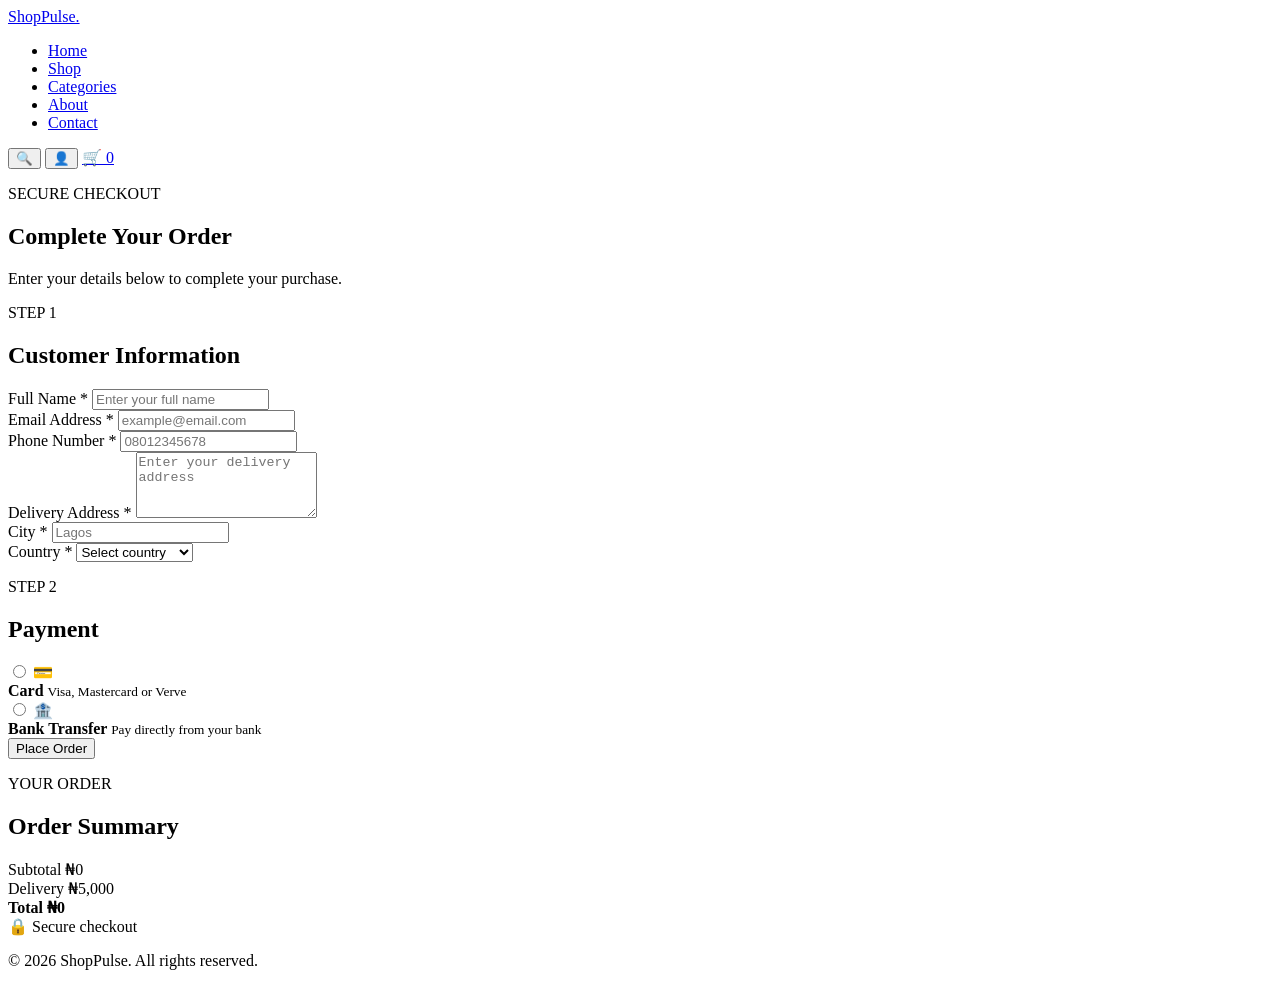
==== pages/checkout.html @ b15d5247 "feat: create product catalog UI" ====
<!DOCTYPE html>
<html lang="en">

<head>

    <meta charset="UTF-8">

    <meta
        name="viewport"
        content="width=device-width, initial-scale=1.0"
    >

    <title>ShopPulse | Checkout</title>

    <link
        rel="stylesheet"
        href="../css/style.css"
    >

    <link
        rel="stylesheet"
        href="../css/checkout.css"
    >

</head>


<body>


    <!-- ================= HEADER ================= -->

    <header class="site-header">

        <nav class="navbar">

            <a
                href="../index.html"
                class="logo"
            >
                ShopPulse.
            </a>


            <ul class="nav-links">

                <li>
                    <a href="../index.html">
                        Home
                    </a>
                </li>

                <li>
                    <a href="shop.html">
                        Shop
                    </a>
                </li>

                <li>
                    <a href="shop.html#categories">
                        Categories
                    </a>
                </li>

                <li>
                    <a href="#">
                        About
                    </a>
                </li>

                <li>
                    <a href="#">
                        Contact
                    </a>
                </li>

            </ul>


            <div class="nav-actions">

                <button
                    class="icon-button"
                    aria-label="Search"
                >
                    🔍
                </button>


                <button
                    class="icon-button"
                    aria-label="Account"
                >
                    👤
                </button>


                <a
                    href="shop.html"
                    class="cart-icon"
                >

                    🛒

                    <span
                        class="cart-count"
                        id="cart-count"
                    >
                        0
                    </span>

                </a>

            </div>

        </nav>

    </header>


    <!-- ================= CHECKOUT ================= -->

    <main class="checkout-page">


        <!-- CHECKOUT HEADING -->

        <section class="checkout-heading">

            <p class="section-label">
                SECURE CHECKOUT
            </p>

            <h1>
                Complete Your Order
            </h1>

            <p>
                Enter your details below to complete your purchase.
            </p>

        </section>


        <!-- ================= CHECKOUT CONTENT ================= -->

        <section class="checkout-container">


            <!-- ========================================= -->
            <!-- CUSTOMER INFORMATION -->
            <!-- ========================================= -->

            <div class="checkout-form-container">

                <div class="form-heading">

                    <p class="section-label">
                        STEP 1
                    </p>

                    <h2>
                        Customer Information
                    </h2>

                </div>


                <form
                    id="checkout-form"
                    novalidate
                >


                    <!-- FULL NAME -->

                    <div class="form-group">

                        <label for="full-name">
                            Full Name
                            <span>*</span>
                        </label>

                        <input
                            type="text"
                            id="full-name"
                            name="fullName"
                            placeholder="Enter your full name"
                            autocomplete="name"
                            required
                        >

                        <small
                            class="error-message"
                            id="name-error"
                        >
                        </small>

                    </div>


                    <!-- EMAIL -->

                    <div class="form-group">

                        <label for="email">
                            Email Address
                            <span>*</span>
                        </label>

                        <input
                            type="email"
                            id="email"
                            name="email"
                            placeholder="example@email.com"
                            autocomplete="email"
                            required
                        >

                        <small
                            class="error-message"
                            id="email-error"
                        >
                        </small>

                    </div>


                    <!-- PHONE -->

                    <div class="form-group">

                        <label for="phone">
                            Phone Number
                            <span>*</span>
                        </label>

                        <input
                            type="tel"
                            id="phone"
                            name="phone"
                            placeholder="08012345678"
                            autocomplete="tel"
                            required
                        >

                        <small
                            class="error-message"
                            id="phone-error"
                        >
                        </small>

                    </div>


                    <!-- ADDRESS -->

                    <div class="form-group">

                        <label for="address">
                            Delivery Address
                            <span>*</span>
                        </label>

                        <textarea
                            id="address"
                            name="address"
                            placeholder="Enter your delivery address"
                            rows="4"
                            autocomplete="street-address"
                            required
                        ></textarea>

                        <small
                            class="error-message"
                            id="address-error"
                        >
                        </small>

                    </div>


                    <!-- CITY -->

                    <div class="form-row">

                        <div class="form-group">

                            <label for="city">
                                City
                                <span>*</span>
                            </label>

                            <input
                                type="text"
                                id="city"
                                name="city"
                                placeholder="Lagos"
                                required
                            >

                            <small
                                class="error-message"
                                id="city-error"
                            >
                            </small>

                        </div>


                        <!-- COUNTRY -->

                        <div class="form-group">

                            <label for="country">
                                Country
                                <span>*</span>
                            </label>

                            <select
                                id="country"
                                name="country"
                                required
                            >

                                <option value="">
                                    Select country
                                </option>

                                <option value="Nigeria">
                                    Nigeria
                                </option>

                                <option value="Ghana">
                                    Ghana
                                </option>

                                <option value="Kenya">
                                    Kenya
                                </option>

                                <option value="South Africa">
                                    South Africa
                                </option>

                                <option value="United Kingdom">
                                    United Kingdom
                                </option>

                                <option value="United States">
                                    United States
                                </option>

                            </select>

                            <small
                                class="error-message"
                                id="country-error"
                            >
                            </small>

                        </div>

                    </div>


                    <!-- PAYMENT -->

                    <div class="payment-section">

                        <div class="form-heading">

                            <p class="section-label">
                                STEP 2
                            </p>

                            <h2>
                                Payment
                            </h2>

                        </div>


                        <div class="payment-options">


                            <label class="payment-option">

                                <input
                                    type="radio"
                                    name="payment"
                                    value="card"
                                    required
                                >

                                <span>
                                    💳
                                </span>

                                <div>

                                    <strong>
                                        Card
                                    </strong>

                                    <small>
                                        Visa, Mastercard or Verve
                                    </small>

                                </div>

                            </label>


                            <label class="payment-option">

                                <input
                                    type="radio"
                                    name="payment"
                                    value="transfer"
                                >

                                <span>
                                    🏦
                                </span>

                                <div>

                                    <strong>
                                        Bank Transfer
                                    </strong>

                                    <small>
                                        Pay directly from your bank
                                    </small>

                                </div>

                            </label>

                        </div>

                    </div>


                    <!-- PLACE ORDER -->

                    <button
                        type="submit"
                        class="place-order-button"
                    >
                        Place Order
                    </button>


                </form>

            </div>


            <!-- ========================================= -->
            <!-- ORDER SUMMARY -->
            <!-- ========================================= -->

            <aside class="order-summary">

                <div class="summary-heading">

                    <p class="section-label">
                        YOUR ORDER
                    </p>

                    <h2>
                        Order Summary
                    </h2>

                </div>


                <!-- JAVASCRIPT INSERTS ORDER ITEMS -->

                <div
                    class="checkout-items"
                    id="checkout-items"
                >
                </div>


                <div class="summary-calculations">

                    <div class="summary-row">

                        <span>
                            Subtotal
                        </span>

                        <span id="checkout-subtotal">
                            ₦0
                        </span>

                    </div>


                    <div class="summary-row">

                        <span>
                            Delivery
                        </span>

                        <span id="checkout-delivery">
                            ₦5,000
                        </span>

                    </div>


                    <div class="summary-divider">
                    </div>


                    <div class="summary-row total-row">

                        <strong>
                            Total
                        </strong>

                        <strong id="checkout-total">
                            ₦0
                        </strong>

                    </div>

                </div>


                <div class="secure-checkout">

                    🔒

                    <span>
                        Secure checkout
                    </span>

                </div>

            </aside>

        </section>

    </main>


    <!-- ================================================= -->
    <!-- VALIDATION ERROR MODAL -->
    <!-- ================================================= -->

    <div
        class="modal-overlay"
        id="error-modal"
        hidden
    >

        <div
            class="validation-modal error-modal"
            role="alertdialog"
            aria-modal="true"
        >

            <button
                class="modal-close"
                id="close-error-modal"
                aria-label="Close error message"
            >
                ×
            </button>


            <div class="modal-icon">
                ⚠️
            </div>


            <h2>
                Invalid Information
            </h2>


            <p id="error-modal-message">
                Please check your information
                and try again.
            </p>


            <button
                type="button"
                class="modal-button"
                id="error-modal-button"
            >
                OK
            </button>

        </div>

    </div>


    <!-- ================================================= -->
    <!-- SUCCESS MODAL -->
    <!-- ================================================= -->

    <div
        class="modal-overlay"
        id="success-modal"
        hidden
    >

        <div
            class="validation-modal success-modal"
            role="dialog"
            aria-modal="true"
        >

            <div class="modal-icon">
                ✓
            </div>


            <h2>
                Order Successful!
            </h2>


            <p>
                Your order has been successfully
                placed.
            </p>


            <p class="order-number">
                Order #ShopPulse-2026
            </p>


            <a
                href="../index.html"
                class="modal-button"
            >
                Continue Shopping
            </a>

        </div>

    </div>


    <!-- ================= FOOTER ================= -->

    <footer class="site-footer">

        <div class="footer-bottom">

            <p>
                © 2026 ShopPulse. All rights reserved.
            </p>

        </div>

    </footer>


    <!-- ================= JAVASCRIPT ================= -->

    <script src="../js/products.js"></script>
    <script src="../js/cart.js"></script>
    <script src="../js/checkout.js"></script>

</body>

</html>
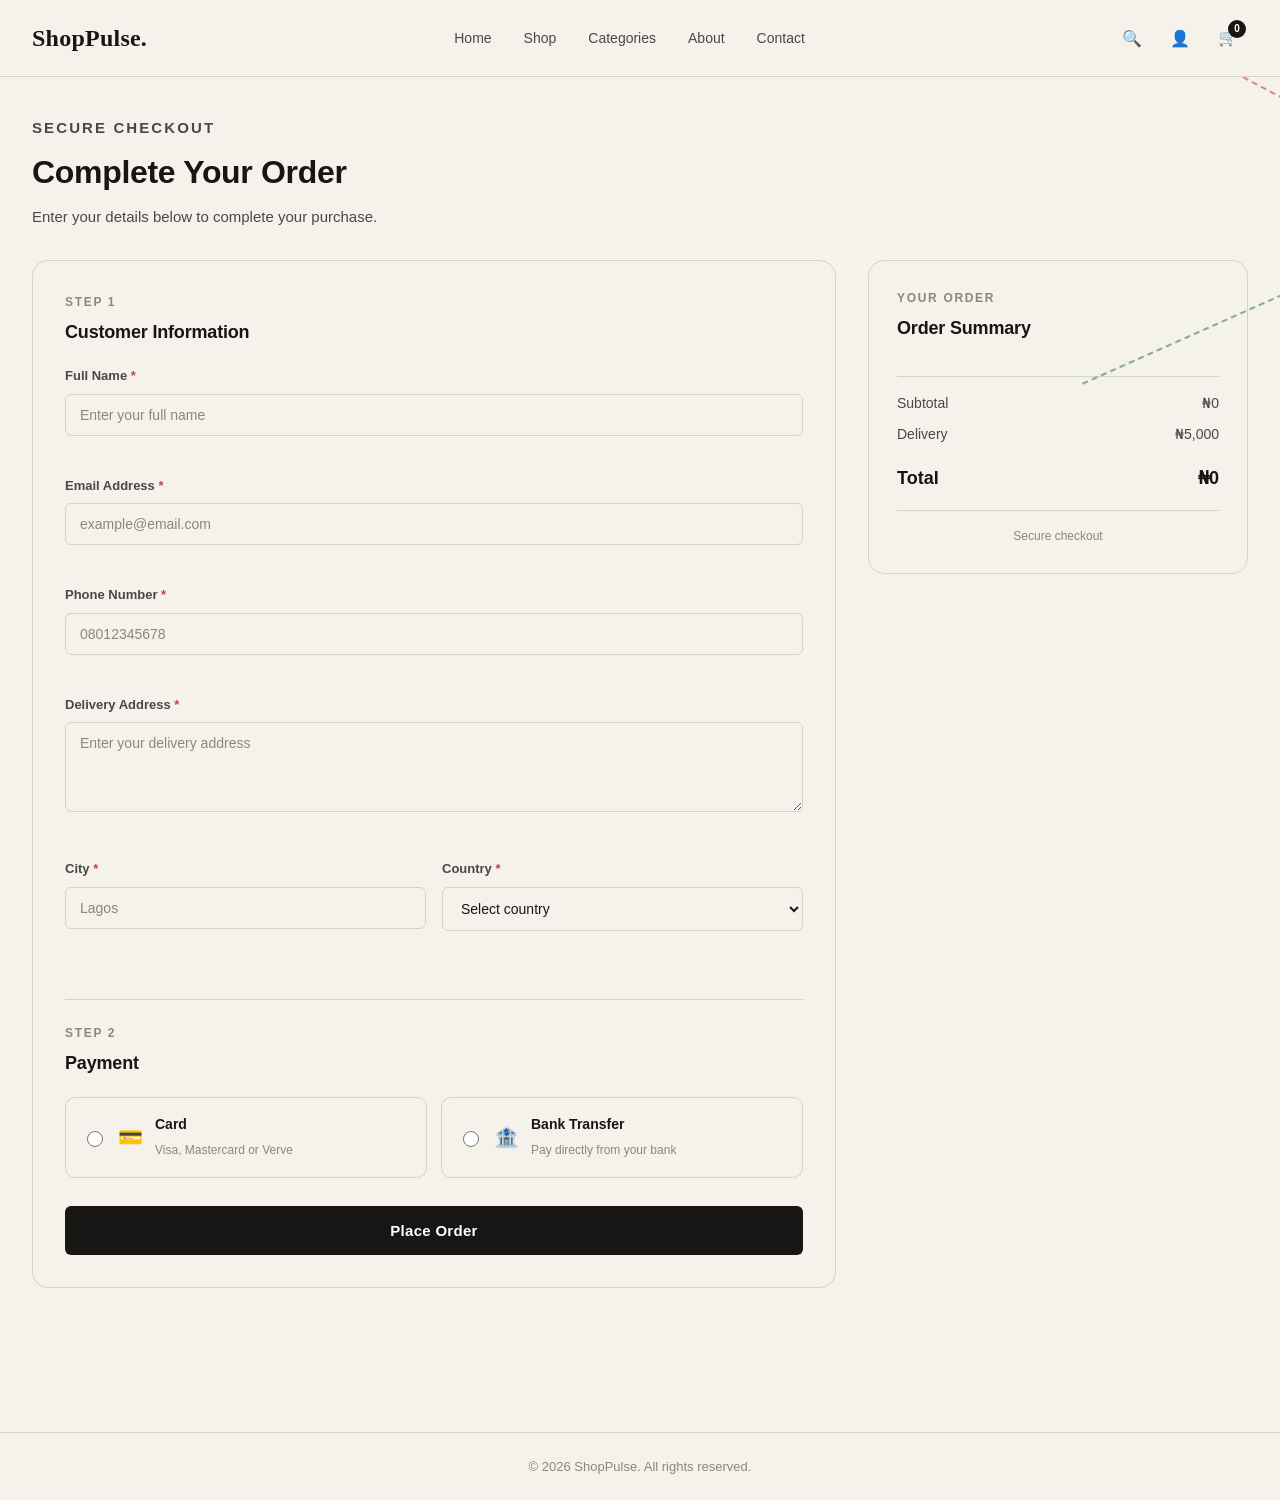
==== commit 6472a1ed: "Fix checkout.js to match updated cart.js structure and function names" ====
--- a/pages/checkout.html
+++ b/pages/checkout.html
@@ -535,7 +535,7 @@
 
                 <div class="secure-checkout">
 
-                    🔒
+                    
 
                     <span>
                         Secure checkout
--- a/css/style.css
+++ b/css/style.css
@@ -0,0 +1,707 @@
+/* =====================================================
+   ShopPulse — shared base styles
+   Used by every page (header, footer, buttons, tokens)
+===================================================== */
+
+*,
+*::before,
+*::after {
+    box-sizing: border-box;
+}
+
+:root {
+    /* -------- colour -------- */
+    --color-bg: #f5f2ec;
+    --color-surface: #f5f2ec;
+    --color-ink: #171614;
+    --color-ink-soft: #4a4844;
+    --color-muted: #8a877f;
+    --color-border: #d5d2c7;
+    --color-border-strong: #171614;
+    --color-danger: #c1443b;
+    --color-success: #3f7a5c;
+
+    /* -------- type -------- */
+    --font-body: -apple-system, BlinkMacSystemFont, "Segoe UI", Helvetica, Arial, sans-serif;
+    --font-display: Georgia, "Times New Roman", serif;
+
+    /* -------- layout -------- */
+    --header-height: 76px;
+    --radius-sm: 6px;
+    --radius-md: 10px;
+    --radius-lg: 16px;
+    --shadow-sm: 0 1px 2px rgba(23, 22, 20, 0.06);
+    --shadow-md: 0 10px 30px rgba(23, 22, 20, 0.10);
+    --shadow-lg: 0 20px 60px rgba(23, 22, 20, 0.18);
+    --max-width: 1280px;
+}
+
+html {
+    scroll-behavior: smooth;
+}
+ 
+body {
+    margin: 0;
+    font-family: var(--font-body);
+    background: var(--color-bg);
+    color: var(--color-ink);
+    line-height: 1.5;
+    -webkit-font-smoothing: antialiased;
+}
+ 
+img {
+    max-width: 100%;
+    display: block;
+}
+ 
+a {
+    color: inherit;
+    text-decoration: none;
+}
+ 
+button {
+    font-family: inherit;
+    cursor: pointer;
+}
+ 
+ul {
+    margin: 0;
+    padding: 0;
+    list-style: none;
+}
+ 
+h1, h2, h3 {
+    margin: 0;
+    font-weight: 600;
+    letter-spacing: -0.01em;
+}
+ 
+p {
+    margin: 0;
+}
+ 
+.sr-only {
+    position: absolute;
+    width: 1px;
+    height: 1px;
+    padding: 0;
+    margin: -1px;
+    overflow: hidden;
+    clip: rect(0, 0, 0, 0);
+    white-space: nowrap;
+    border: 0;
+}
+ 
+/* focus visibility */
+a:focus-visible,
+button:focus-visible,
+input:focus-visible,
+select:focus-visible,
+textarea:focus-visible {
+    outline: 2px solid var(--color-ink);
+    outline-offset: 2px;
+}
+ 
+/* -------- shared "eyebrow" label -------- */
+.section-label {
+    font-size: 12px;
+    font-weight: 700;
+    letter-spacing: 0.14em;
+    text-transform: uppercase;
+    color: var(--color-muted);
+    margin: 0 0 8px;
+}
+ 
+/* =====================================================
+   HEADER
+===================================================== */
+ 
+.site-header {
+    position: sticky;
+    top: 0;
+    z-index: 40;
+    background: var(--color-bg);
+    border-bottom: 1px solid var(--color-border);
+}
+ 
+.navbar {
+    max-width: var(--max-width);
+    margin: 0 auto;
+    height: var(--header-height);
+    padding: 0 32px;
+    display: flex;
+    align-items: center;
+    justify-content: space-between;
+    gap: 24px;
+}
+ 
+.logo {
+    font-family: var(--font-display);
+    font-size: 24px;
+    font-weight: 700;
+    letter-spacing: 0.01em;
+    white-space: nowrap;
+}
+ 
+.nav-links {
+    display: flex;
+    align-items: center;
+    gap: 32px;
+    flex: 1;
+    justify-content: center;
+}
+ 
+.nav-links a {
+    font-size: 14px;
+    font-weight: 500;
+    color: var(--color-ink-soft);
+    padding-bottom: 4px;
+    border-bottom: 2px solid transparent;
+    transition: color 0.15s ease, border-color 0.15s ease;
+}
+ 
+.nav-links a:hover,
+.nav-links a.active {
+    color: var(--color-ink);
+    border-bottom-color: var(--color-ink);
+}
+ 
+.nav-actions {
+    display: flex;
+    align-items: center;
+    gap: 8px;
+}
+ 
+.icon-button {
+    width: 40px;
+    height: 40px;
+    display: flex;
+    align-items: center;
+    justify-content: center;
+    background: transparent;
+    border: none;
+    border-radius: 50%;
+    font-size: 16px;
+    transition: background 0.15s ease;
+}
+ 
+.icon-button:hover {
+    background: var(--color-border);
+}
+ 
+.cart-icon {
+    position: relative;
+    width: 40px;
+    height: 40px;
+    display: flex;
+    align-items: center;
+    justify-content: center;
+    background: transparent;
+    border: none;
+    border-radius: 50%;
+    font-size: 16px;
+    transition: background 0.15s ease;
+}
+ 
+.cart-icon:hover {
+    background: var(--color-border);
+}
+ 
+.cart-count {
+    position: absolute;
+    top: 2px;
+    right: 2px;
+    min-width: 18px;
+    height: 18px;
+    padding: 0 4px;
+    border-radius: 999px;
+    background: var(--color-ink);
+    color: #fff;
+    font-size: 10px;
+    font-weight: 700;
+    display: flex;
+    align-items: center;
+    justify-content: center;
+    line-height: 1;
+}
+ 
+/* =====================================================
+   SHARED BUTTONS
+===================================================== */
+ 
+.primary-button {
+    display: inline-flex;
+    align-items: center;
+    justify-content: center;
+    width: 100%;
+    padding: 14px 20px;
+    background: var(--color-ink);
+    color: #fff;
+    border: 1px solid var(--color-ink);
+    border-radius: var(--radius-sm);
+    font-size: 14px;
+    font-weight: 600;
+    letter-spacing: 0.01em;
+    transition: background 0.15s ease, transform 0.1s ease;
+}
+ 
+.primary-button:hover {
+    background: #000;
+}
+ 
+.primary-button:active {
+    transform: scale(0.99);
+}
+ 
+.secondary-button {
+    display: inline-flex;
+    align-items: center;
+    justify-content: center;
+    padding: 12px 20px;
+    background: transparent;
+    color: var(--color-ink);
+    border: 1px solid var(--color-border-strong);
+    border-radius: var(--radius-sm);
+    font-size: 14px;
+    font-weight: 600;
+    transition: background 0.15s ease, color 0.15s ease;
+}
+ 
+.secondary-button:hover {
+    background: var(--color-ink);
+    color: #fff;
+}
+ 
+/* =====================================================
+   MODAL (shared skeleton — product / error / success)
+===================================================== */
+ 
+.modal-overlay {
+    position: fixed;
+    inset: 0;
+    z-index: 100;
+    background: rgba(23, 22, 20, 0.5);
+    display: flex;
+    align-items: center;
+    justify-content: center;
+    padding: 20px;
+    animation: fade-in 0.15s ease;
+}
+ 
+.modal-overlay[hidden] {
+    display: none;
+}
+ 
+@keyframes fade-in {
+    from { opacity: 0; }
+    to { opacity: 1; }
+}
+ 
+.modal-close {
+    position: absolute;
+    top: 16px;
+    right: 16px;
+    width: 32px;
+    height: 32px;
+    border: none;
+    background: var(--color-bg);
+    border-radius: 50%;
+    font-size: 20px;
+    line-height: 1;
+    display: flex;
+    align-items: center;
+    justify-content: center;
+    color: var(--color-ink);
+    transition: background 0.15s ease;
+}
+ 
+.modal-close:hover {
+    background: var(--color-border);
+}
+ 
+/* =====================================================
+   FOOTER
+===================================================== */
+ 
+.site-footer {
+    border-top: 1px solid var(--color-border);
+    margin-top: 64px;
+}
+ 
+.footer-bottom {
+    max-width: var(--max-width);
+    margin: 0 auto;
+    padding: 24px 32px;
+    text-align: center;
+}
+ 
+.footer-bottom p {
+    font-size: 13px;
+    color: var(--color-muted);
+}
+ 
+/* =====================================================
+   SHARED PRODUCT CARD
+   (index.html only loads style.css, so the featured-products
+   grid on the homepage needs these rules here too — shop.html
+   also loads shop.css, which repeats the same values.)
+===================================================== */
+ 
+.product-grid {
+    display: grid;
+    grid-template-columns: repeat(4, 1fr);
+    gap: 20px;
+}
+ 
+.product-card {
+    background: var(--color-surface);
+    border: 1px solid var(--color-border);
+    border-radius: var(--radius-md);
+    overflow: hidden;
+    display: flex;
+    flex-direction: column;
+    transition: box-shadow 0.15s ease, transform 0.15s ease;
+}
+ 
+.product-card:hover {
+    box-shadow: var(--shadow-md);
+    transform: translateY(-2px);
+}
+ 
+.product-card-image {
+    aspect-ratio: 1 / 1;
+    background: var(--color-bg);
+    display: flex;
+    align-items: center;
+    justify-content: center;
+    cursor: pointer;
+    overflow: hidden;
+}
+ 
+.product-card-image img {
+    width: 62%;
+    height: 62%;
+    object-fit: contain;
+}
+ 
+.product-card-body {
+    padding: 14px 16px 16px;
+    display: flex;
+    flex-direction: column;
+    gap: 10px;
+    flex: 1;
+}
+ 
+.product-category {
+    font-size: 11px;
+    font-weight: 700;
+    letter-spacing: 0.1em;
+    text-transform: uppercase;
+    color: var(--color-muted);
+}
+ 
+.product-card-name {
+    font-size: 15px;
+    font-weight: 600;
+    cursor: pointer;
+}
+ 
+.product-card-price {
+    font-size: 14px;
+    font-weight: 600;
+    color: var(--color-ink);
+    margin-top: -4px;
+}
+ 
+.product-card .primary-button {
+    margin-top: auto;
+    padding: 11px 16px;
+    font-size: 13px;
+}
+ 
+/* =====================================================
+   HOMEPAGE — HERO
+===================================================== */
+ 
+main {
+    display: block;
+}
+ 
+.hero {
+    max-width: var(--max-width);
+    margin: 24px auto 0;
+    padding: 56px 32px;
+    background: linear-gradient(135deg, #f3ead9 0%, #ecdcc4 100%);
+    border-radius: var(--radius-lg);
+    display: grid;
+    grid-template-columns: 1fr 1fr;
+    align-items: center;
+    gap: 40px;
+}
+ 
+.hero-small-text {
+    font-size: 12px;
+    font-weight: 700;
+    letter-spacing: 0.14em;
+    text-transform: uppercase;
+    color: var(--color-ink-soft);
+    margin-bottom: 14px;
+}
+ 
+.hero-content h1 {
+    font-family: var(--font-display);
+    font-size: 44px;
+    line-height: 1.12;
+    margin-bottom: 18px;
+    max-width: 460px;
+}
+ 
+.hero-description {
+    font-size: 15px;
+    color: var(--color-ink-soft);
+    margin-bottom: 28px;
+    max-width: 380px;
+}
+ 
+.hero-content .primary-button {
+    display: inline-flex;
+    width: auto;
+    padding: 14px 26px;
+}
+ 
+.hero-image {
+    border-radius: var(--radius-lg);
+    overflow: hidden;
+    box-shadow: var(--shadow-md);
+    aspect-ratio: 4 / 3;
+    max-height: 420px;
+}
+ 
+.hero-image img {
+    width: 100%;
+    height: 100%;
+    object-fit: cover;
+    display: block;
+}
+ 
+/* =====================================================
+   HOMEPAGE — FEATURED PRODUCTS
+===================================================== */
+ 
+.featured-section,
+.categories-section {
+    max-width: var(--max-width);
+    margin: 0 auto;
+    padding: 72px 32px 0;
+}
+ 
+.section-heading {
+    text-align: center;
+    max-width: 480px;
+    margin: 0 auto 32px;
+}
+ 
+.section-heading h2 {
+    font-size: 28px;
+    margin-bottom: 8px;
+}
+ 
+.section-heading p {
+    font-size: 14px;
+    color: var(--color-ink-soft);
+}
+ 
+.view-all-container {
+    display: flex;
+    justify-content: center;
+    margin-top: 32px;
+}
+ 
+/* =====================================================
+   HOMEPAGE — CATEGORIES
+===================================================== */
+ 
+.category-grid {
+    display: grid;
+    grid-template-columns: repeat(4, 1fr);
+    gap: 20px;
+    padding-bottom: 80px;
+}
+ 
+.category-card {
+    display: flex;
+    flex-direction: column;
+    align-items: flex-start;
+    gap: 6px;
+    padding: 28px 22px;
+    background: var(--color-surface);
+    border: 1px solid var(--color-border);
+    border-radius: var(--radius-md);
+    transition: box-shadow 0.15s ease, transform 0.15s ease;
+}
+ 
+.category-card:hover {
+    box-shadow: var(--shadow-md);
+    transform: translateY(-2px);
+}
+ 
+.category-image {
+    width: 52px;
+    height: 52px;
+    border-radius: 50%;
+    background: var(--color-bg);
+    display: flex;
+    align-items: center;
+    justify-content: center;
+    font-size: 24px;
+    margin-bottom: 10px;
+}
+ 
+.category-card h3 {
+    font-size: 16px;
+}
+ 
+.category-card p {
+    font-size: 13px;
+    color: var(--color-muted);
+}
+ 
+/* =====================================================
+   FOOTER (rich, homepage version)
+===================================================== */
+ 
+.footer-content {
+    max-width: var(--max-width);
+    margin: 0 auto;
+    padding: 56px 32px 0;
+    display: grid;
+    grid-template-columns: 1.4fr 1fr 1fr;
+    gap: 32px;
+}
+ 
+.footer-brand .logo {
+    display: inline-block;
+    margin-bottom: 10px;
+}
+ 
+.footer-brand p {
+    font-size: 13px;
+    color: var(--color-muted);
+    max-width: 240px;
+}
+ 
+.footer-links {
+    display: flex;
+    flex-direction: column;
+    gap: 10px;
+}
+ 
+.footer-links h3 {
+    font-size: 13px;
+    font-weight: 700;
+    letter-spacing: 0.06em;
+    text-transform: uppercase;
+    color: var(--color-ink);
+    margin-bottom: 4px;
+}
+ 
+.footer-links a {
+    font-size: 14px;
+    color: var(--color-ink-soft);
+    width: fit-content;
+}
+ 
+.footer-links a:hover {
+    color: var(--color-ink);
+    text-decoration: underline;
+    text-underline-offset: 3px;
+}
+ 
+/* =====================================================
+   RESPONSIVE — HEADER
+===================================================== */
+ 
+@media (max-width: 860px) {
+    .navbar {
+        padding: 0 20px;
+        gap: 12px;
+    }
+ 
+    .nav-links {
+        display: none;
+    }
+ 
+    .logo {
+        font-size: 20px;
+    }
+}
+ 
+/* =====================================================
+   RESPONSIVE — HOMEPAGE
+===================================================== */
+ 
+@media (max-width: 1024px) {
+    .product-grid,
+    .category-grid {
+        grid-template-columns: repeat(3, 1fr);
+    }
+}
+ 
+@media (max-width: 860px) {
+    .hero {
+        grid-template-columns: 1fr;
+        padding: 40px 24px;
+        text-align: left;
+    }
+ 
+    .hero-image {
+        order: -1;
+        max-height: 280px;
+    }
+ 
+    .hero-content h1 {
+        font-size: 32px;
+        max-width: none;
+    }
+ 
+    .footer-content {
+        grid-template-columns: 1fr 1fr;
+    }
+ 
+    .footer-brand {
+        grid-column: 1 / -1;
+    }
+}
+ 
+@media (max-width: 640px) {
+    .featured-section,
+    .categories-section {
+        padding: 48px 16px 0;
+    }
+ 
+    .hero {
+        margin: 16px auto 0;
+        border-radius: var(--radius-md);
+    }
+ 
+    .product-grid,
+    .category-grid {
+        grid-template-columns: repeat(2, 1fr);
+        gap: 14px;
+    }
+ 
+    .footer-content {
+        grid-template-columns: 1fr;
+        padding: 40px 16px 0;
+    }
+ 
+    .footer-brand {
+        grid-column: auto;
+    }
+}
+ 
+@media (max-width: 420px) {
+    .hero-content h1 {
+        font-size: 26px;
+    }
+}
--- a/css/checkout.css
+++ b/css/checkout.css
@@ -0,0 +1,414 @@
+/* =====================================================
+   ShopPulse — checkout page
+===================================================== */
+
+.checkout-page {
+    max-width: var(--max-width);
+    margin: 0 auto;
+    padding: 40px 32px 80px;
+    position: relative;
+    overflow: hidden;
+}
+
+/* -------- decorative dashed diagonals (top right flourish) -------- */
+
+.checkout-page::before,
+.checkout-page::after {
+    content: "";
+    position: absolute;
+    top: 40px;
+    right: -40px;
+    width: 260px;
+    height: 0;
+    border-top: 2px dashed var(--color-danger);
+    transform: rotate(28deg);
+    transform-origin: right center;
+    opacity: 0.6;
+    pointer-events: none;
+}
+
+.checkout-page::after {
+    top: 200px;
+    border-top-color: var(--color-success);
+    transform: rotate(-24deg);
+}
+
+/* -------- heading -------- */
+
+.checkout-heading {
+    max-width: 560px;
+    margin-bottom: 32px;
+    position: relative;
+}
+
+.checkout-heading h1 {
+    font-size: 32px;
+    margin-bottom: 10px;
+}
+
+.checkout-heading p {
+    color: var(--color-ink-soft);
+    font-size: 15px;
+}
+
+/* -------- layout -------- */
+
+.checkout-container {
+    display: grid;
+    grid-template-columns: 1fr 380px;
+    gap: 32px;
+    align-items: start;
+    position: relative;
+}
+
+/* -------- form card -------- */
+
+.checkout-form-container {
+    background: var(--color-surface);
+    border: 1px solid var(--color-border);
+    border-radius: var(--radius-lg);
+    padding: 32px;
+}
+
+.form-heading {
+    margin-bottom: 20px;
+}
+
+.form-heading h2 {
+    font-size: 18px;
+}
+
+.form-group {
+    margin-bottom: 18px;
+}
+
+.form-row {
+    display: grid;
+    grid-template-columns: 1fr 1fr;
+    gap: 16px;
+}
+
+.form-group label {
+    display: block;
+    font-size: 13px;
+    font-weight: 600;
+    color: var(--color-ink-soft);
+    margin-bottom: 8px;
+}
+
+.form-group label span {
+    color: var(--color-danger);
+}
+
+.form-group input,
+.form-group select,
+.form-group textarea {
+    width: 100%;
+    padding: 12px 14px;
+    border: 1px solid var(--color-border);
+    border-radius: var(--radius-sm);
+    background: var(--color-surface);
+    font-family: inherit;
+    font-size: 14px;
+    color: var(--color-ink);
+    transition: border-color 0.15s ease;
+}
+
+.form-group textarea {
+    resize: vertical;
+    min-height: 90px;
+}
+
+.form-group input::placeholder,
+.form-group textarea::placeholder {
+    color: var(--color-muted);
+}
+
+.form-group input:focus,
+.form-group select:focus,
+.form-group textarea:focus {
+    border-color: var(--color-ink);
+    outline: none;
+}
+
+.form-group.has-error input,
+.form-group.has-error select,
+.form-group.has-error textarea {
+    border-color: var(--color-danger);
+}
+
+.error-message {
+    display: block;
+    min-height: 16px;
+    margin-top: 6px;
+    font-size: 12px;
+    color: var(--color-danger);
+}
+
+/* -------- payment -------- */
+
+.payment-section {
+    margin-top: 28px;
+    padding-top: 24px;
+    border-top: 1px solid var(--color-border);
+}
+
+.payment-options {
+    display: grid;
+    grid-template-columns: 1fr 1fr;
+    gap: 14px;
+}
+
+.payment-option {
+    display: flex;
+    align-items: center;
+    gap: 12px;
+    padding: 16px;
+    border: 1px solid var(--color-border);
+    border-radius: var(--radius-md);
+    cursor: pointer;
+    transition: border-color 0.15s ease, background 0.15s ease;
+}
+
+.payment-option:hover {
+    background: var(--color-bg);
+}
+
+.payment-option:has(input:checked) {
+    border-color: var(--color-ink);
+    background: var(--color-bg);
+}
+
+.payment-option input {
+    accent-color: var(--color-ink);
+    width: 16px;
+    height: 16px;
+    flex-shrink: 0;
+}
+
+.payment-option span {
+    font-size: 20px;
+}
+
+.payment-option strong {
+    display: block;
+    font-size: 14px;
+    margin-bottom: 2px;
+}
+
+.payment-option small {
+    font-size: 12px;
+    color: var(--color-muted);
+}
+
+.place-order-button {
+    width: 100%;
+    margin-top: 28px;
+    padding: 16px 20px;
+    background: var(--color-ink);
+    color: #fff;
+    border: none;
+    border-radius: var(--radius-sm);
+    font-size: 15px;
+    font-weight: 700;
+    letter-spacing: 0.02em;
+    transition: background 0.15s ease;
+}
+
+.place-order-button:hover {
+    background: #000;
+}
+
+/* -------- order summary card -------- */
+
+.order-summary {
+    position: sticky;
+    top: calc(var(--header-height) + 24px);
+    background: var(--color-surface);
+    border: 1px solid var(--color-border);
+    border-radius: var(--radius-lg);
+    padding: 28px;
+}
+
+.summary-heading {
+    margin-bottom: 18px;
+}
+
+.summary-heading h2 {
+    font-size: 18px;
+}
+
+.checkout-items {
+    display: flex;
+    flex-direction: column;
+    gap: 12px;
+    padding-bottom: 16px;
+    margin-bottom: 16px;
+    border-bottom: 1px solid var(--color-border);
+}
+
+.checkout-item-row {
+    display: flex;
+    align-items: center;
+    justify-content: space-between;
+    gap: 12px;
+    font-size: 14px;
+}
+
+.checkout-item-row .item-name {
+    color: var(--color-ink);
+    font-weight: 500;
+}
+
+.checkout-item-row .item-qty {
+    color: var(--color-muted);
+    font-weight: 400;
+}
+
+.checkout-item-row .item-price {
+    font-weight: 600;
+    white-space: nowrap;
+}
+
+.summary-calculations {
+    display: flex;
+    flex-direction: column;
+    gap: 10px;
+    margin-bottom: 18px;
+}
+
+.summary-calculations .summary-row {
+    display: flex;
+    align-items: center;
+    justify-content: space-between;
+    font-size: 14px;
+    color: var(--color-ink-soft);
+}
+
+.summary-calculations .total-row {
+    font-size: 18px;
+    color: var(--color-ink);
+}
+
+.secure-checkout {
+    display: flex;
+    align-items: center;
+    justify-content: center;
+    gap: 8px;
+    padding-top: 16px;
+    border-top: 1px solid var(--color-border);
+    font-size: 12px;
+    color: var(--color-muted);
+}
+
+/* =====================================================
+   VALIDATION / SUCCESS MODALS
+===================================================== */
+
+.validation-modal {
+    position: relative;
+    width: 100%;
+    max-width: 400px;
+    background: var(--color-surface);
+    border-radius: var(--radius-lg);
+    box-shadow: var(--shadow-lg);
+    padding: 40px 32px 32px;
+    text-align: center;
+}
+
+.modal-icon {
+    width: 56px;
+    height: 56px;
+    margin: 0 auto 16px;
+    border-radius: 50%;
+    display: flex;
+    align-items: center;
+    justify-content: center;
+    font-size: 26px;
+}
+
+.error-modal .modal-icon {
+    background: #fbeae8;
+    color: var(--color-danger);
+}
+
+.success-modal .modal-icon {
+    background: #e7f2ec;
+    color: var(--color-success);
+}
+
+.validation-modal h2 {
+    font-size: 19px;
+    margin-bottom: 10px;
+}
+
+.validation-modal p {
+    font-size: 14px;
+    color: var(--color-ink-soft);
+    margin-bottom: 4px;
+}
+
+.order-number {
+    margin-top: 8px;
+    font-weight: 700;
+    color: var(--color-ink);
+}
+
+.modal-button {
+    display: inline-flex;
+    align-items: center;
+    justify-content: center;
+    width: 100%;
+    margin-top: 24px;
+    padding: 13px 20px;
+    background: var(--color-ink);
+    color: #fff;
+    border: none;
+    border-radius: var(--radius-sm);
+    font-size: 14px;
+    font-weight: 600;
+}
+
+.modal-button:hover {
+    background: #000;
+}
+
+/* =====================================================
+   RESPONSIVE
+===================================================== */
+
+@media (max-width: 900px) {
+    .checkout-container {
+        grid-template-columns: 1fr;
+    }
+
+    .order-summary {
+        position: static;
+        order: -1;
+    }
+
+    .checkout-page::before,
+    .checkout-page::after {
+        display: none;
+    }
+}
+
+@media (max-width: 640px) {
+    .checkout-page {
+        padding: 24px 16px 60px;
+    }
+
+    .checkout-heading h1 {
+        font-size: 24px;
+    }
+
+    .checkout-form-container,
+    .order-summary {
+        padding: 20px;
+    }
+
+    .form-row,
+    .payment-options {
+        grid-template-columns: 1fr;
+    }
+}
